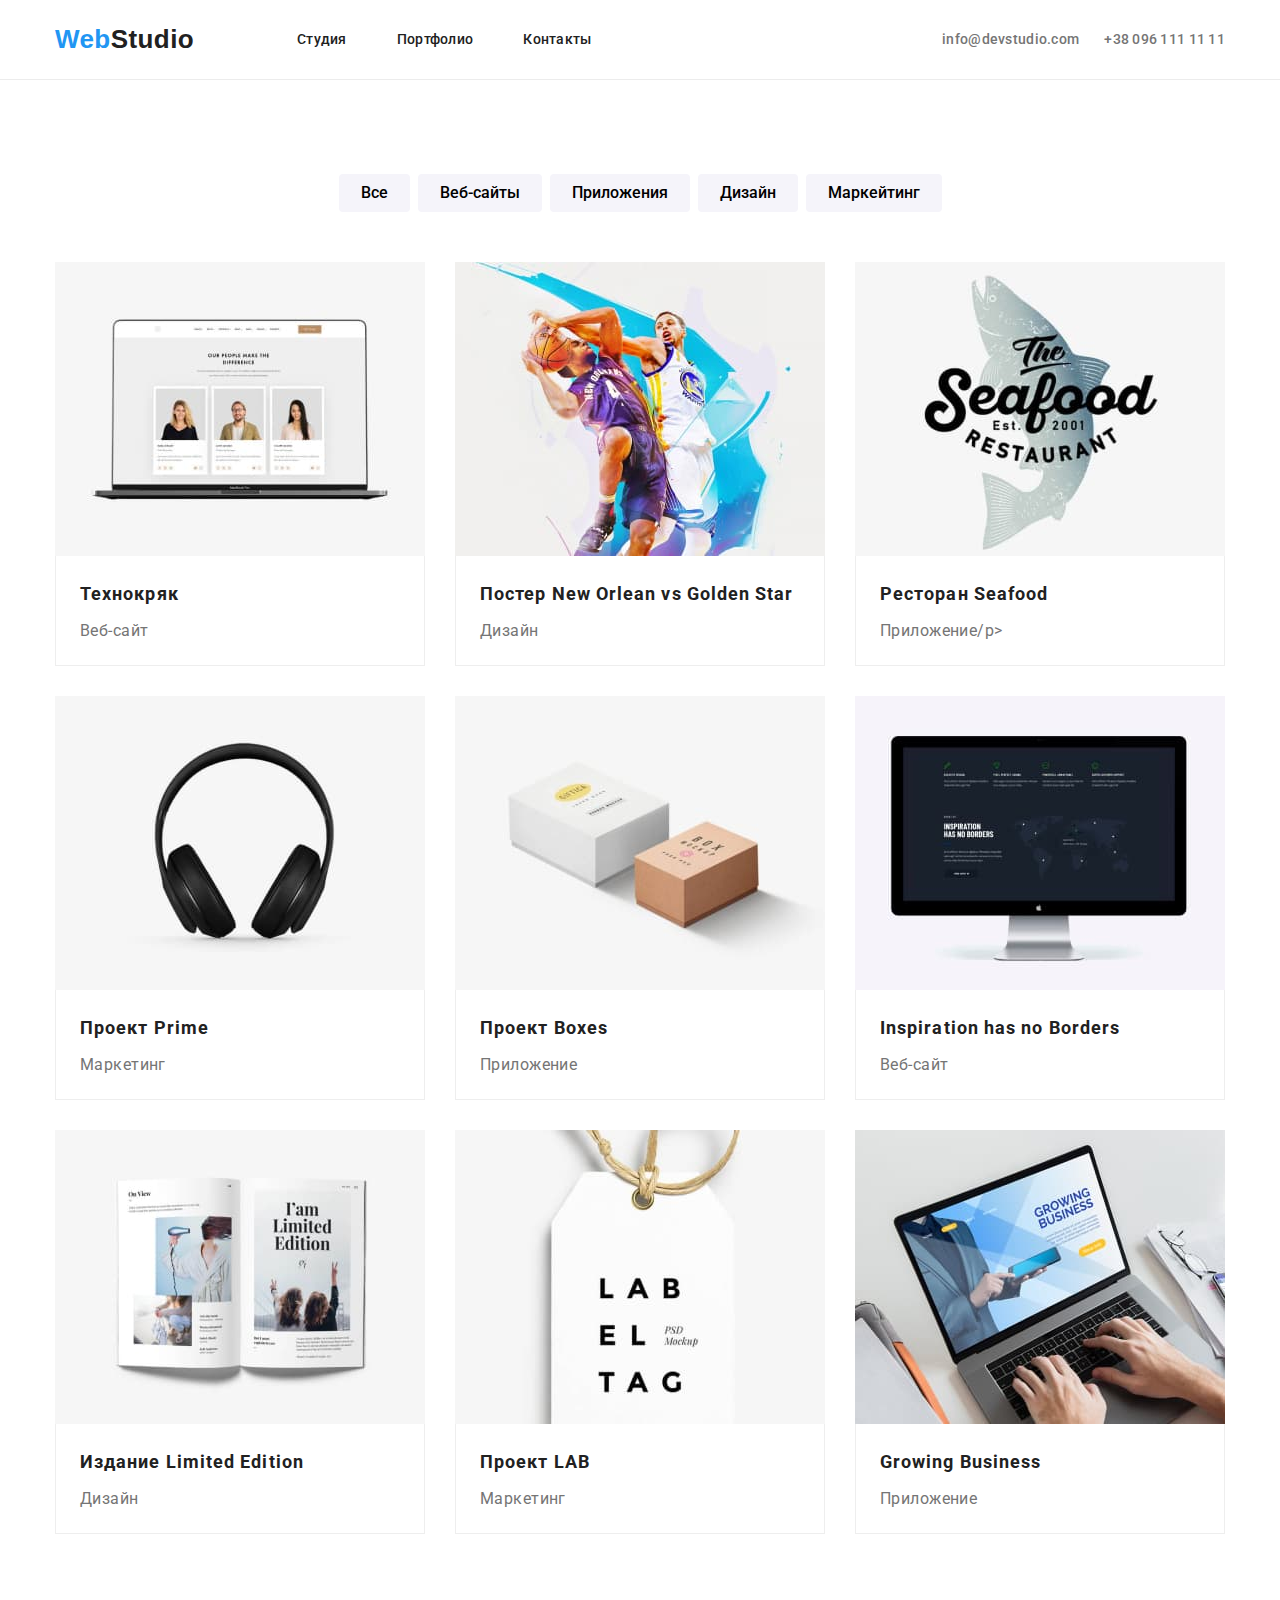
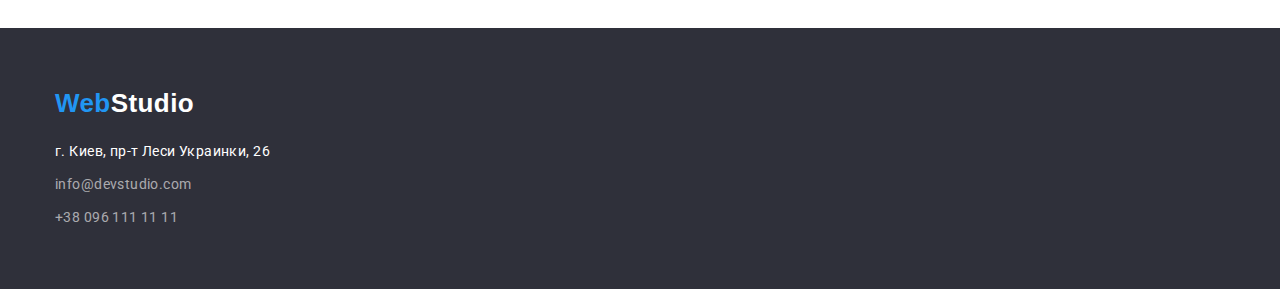
==== portfolio.html @ 4dfd44be "," ====
<!DOCTYPE html>
<html lang="ru">

    <head>
        <meta charset="UTF-8">
        <meta http-equiv="X-UA-Compatible" content="IE=edge">
        <meta name="viewport" content="width=device-width, initial-scale=1.0">
        <link rel="stylesheet" href="css/modern-normalize.css">
        <link rel="stylesheet" href="css/style.css">
        <link
            href="https://fonts.googleapis.com/css2?family=Montserrat:wght@700&family=Roboto:wght@400;500;700;900&display=swap"
            rel="stylesheet">
        <title lang="en">Web Studio</title>
    </head>
    <body class="body">
        <header class="header">
            <div class="container header-box">
                <nav class="nav">
                    <a class="link logo nav-a" href="index.html" lang="en">Web<span class="header-span">Studio</span></a>
                    <ul class="list nav-list">
                        <li class="nav-item">
                            <a class="link nav-link" href="index.html">Студия</a>
                        </li>
                        <li class="nav-item">
                            <a class="link nav-link" href="portfolio.html">Портфолио</a>
                        </li>
                        <li class="nav-item">
                            <a class="link nav-link" href="#">Контакты</a>
                        </li>
                    </ul>
                </nav>
                <ul class="list header-address">
                    <li class="header-address-item"><a class="link header-contact"
                            href="mailto:info@devstudio.com">info@devstudio.com</a></li>
                    <li class="header-address-item"><a class="link header-contact" href="tel:+380961111111">+38 096 111
                            11 11</a></li>
                </ul>
            </div>
        </header>
        <main class="portfolio">
            <div class="container">
                <h1 class="visually-hidden">Портфолио</h1>
                <ul class="list search-list">
                    <li class="search-item"><button class="search-btn" type="button">Все</button></li>
                    <li class="search-item"><button class="search-btn" type="button">Веб-сайты</button></li>
                    <li class="search-item"><button class="search-btn" type="button">Приложения</button></li>
                    <li class="search-item"><button class="search-btn" type="button">Дизайн</button></li>
                    <li class="search-item"><button class="search-btn" type="button">Маркейтинг</button></li>
                </ul>
            </div>
            <div class="container">
                <ul class="list product-list">
                    <li class="product-item">
                        <img class="product-img" width="370" 
                        src="images/portfolio_img.jpg" alt="ноутбук">
                        <div class="product-title-box">
                            <h2 class="product-title">Технокряк</h2>
                            <p class="product-post-title">Веб-сайт</p>
                        </div>
                    </li>
                    <li class="product-item">
                        <img class="product-img" width="370" 
                        src="images/portfolio_img2.jpg" alt="два баскетболиста">
                        <div class="product-title-box">
                            <h2 class="product-title">Постер New Orlean vs Golden Star</h2>
                            <p class="product-post-title">Дизайн</p>
                        </div>
                    </li>
                    <li class="product-item">
                        <img class="product-img" width="370" 
                        src="images/portfolio_img3.jpg" alt="эмблема в форме рыбы с названием ресторана">
                        <div class="product-title-box">
                            <h2 class="product-title">Ресторан Seafood</h2>
                            <p class="product-post-title">Приложение/p>
                        </div>
                    </li>
                    <li class="product-item">
                        <img class="product-img" width="370" 
                        src="images/portfolio_img4.jpg" alt="наушники">
                        <div class="product-title-box">
                            <h2 class="product-title">Проект Prime</h2>
                            <p class="product-post-title">Маркетинг</p>
                        </div>
                    </li>
                    <li class="product-item">
                        <img class="product-img" width="370" 
                        src="images/portfolio_img5.jpg" alt="два кубика">
                        <div class="product-title-box">
                            <h2 class="product-title">Проект Boxes</h2>
                            <p class="product-post-title">Приложение</p>
                        </div>
                    </li>
                    <li class="product-item">
                        <img class="product-img" width="370" 
                        src="images/portfolio_img6.jpg" alt="экран компьютера">
                        <div class="product-title-box">
                            <h2 class="product-title" lang="en">Inspiration has no Borders</h2>
                            <p class="product-post-title">Веб-сайт</p>
                        </div>
                    </li>
                    <li class="product-item">
                        <img class="product-img" width="370" 
                        src="images/portfolio_img7.jpg" alt="журнал">
                        <div class="product-title-box">
                            <h2 class="product-title">Издание Limited Edition</h2>
                            <p class="product-post-title">Дизайн</p>
                        </div>
                    </li>
                    <li class="product-item">
                        <img class="product-img" width="370" 
                        src="images/portfolio_img8.jpg" alt="вкладыш">
                        <div class="product-title-box">
                            <h2 class="product-title">Проект LAB</h2>
                            <p class="product-post-title">Маркетинг</p>
                        </div>
                    </li>
                    <li class="product-item">
                        <img class="product-img" width="370" 
                        src="images/portfolio_img9.jpg" alt="ноутбук">
                        <div class="product-title-box">
                            <h2 class="product-title" lang="en">Growing Business</h2>
                            <p class="product-post-title">Приложение</p>
                        </div>
                    </li>
                </ul>
            </div>
        </main>
        <footer class="footer">
            <div class="container footer-box">
                <a class="link logo logo" href="index.html" lang="en">Web<span class="footer-span">Studio</span></a>
                <address class="address">
                    <ul class="list address-list">
                        <li class="address-item"><a class="link address-link"
                                href="https://www.google.com/maps/place/%D0%B1%D1%83%D0%BB.+%D0%9B%D0%B5%D1%81%D0%B8+%D0%A3%D0%BA%D1%80%D0%B0%D0%B8%D0%BD%D0%BA%D0%B8,+26,+%D0%9A%D0%B8%D0%B5%D0%B2,+02000/@50.4265807,30.5361971,17z/data=!4m13!1m7!3m6!1s0x40d4cf0e033ecbe9:0x57a4dffefec77da0!2z0LHRg9C7LiDQm9C10YHQuCDQo9C60YDQsNC40L3QutC4LCAyNiwg0JrQuNC10LIsIDAyMDAw!3b1!8m2!3d50.4265807!4d30.5383858!3m4!1s0x40d4cf0e033ecbe9:0x57a4dffefec77da0!8m2!3d50.4265807!4d30.5383858"
                                target="_blank" rel="noreferrer noopener">г. Киев, пр-т Леси Украинки, 26</a></li>
                        <li class="address-item"><a class="link address-contact"
                                href="mailto:info@devstudio.com">info@devstudio.com</a></li>
                        <li class="address-item"><a class="link address-contact" href="tel:+380961111111">+38 096
                                111 11 11</a></li>
                    </ul>
                </address>
            </div>
        </footer>
    </body>
</html>
---- css/style.css ----
:root {
  --brand-color: #2196f3;
  --first-color: #ffffff;
  --second-color: #757575;
  --third-color: #212121;
}
body {
  font-family: 'Roboto', sans-serif;
  color: var(--third-color);
  font-size: 14px;
  font-weight: normal;
  letter-spacing: 0.03em;
}
p,
h1,
h2,
h3,
h4,
h5,
h6 {
  margin: 0;
}
ul {
  margin: 0;
  padding: 0;
}
img {
  display: block;
}
button {
  cursor: pointer;
}
.link {
  text-decoration: none;
}
.list {
  list-style: none;
}
.container {
  width: 1200px;
  padding-left: 15px;
  padding-right: 15px;
  margin: 0 auto;
}
.visually-hidden {
  position: absolute;
  white-space: nowrap;
  width: 1px;
  height: 1px;
  overflow: hidden;
  border: 0;
  padding: 0;
  clip: rect(0 0 0 0);
  clip-path: inset(50%);
  margin: -1px;
}
.logo {
  font-family: 'Raleway', sans-serif;
  font-style: normal;
  font-weight: bold;
  font-size: 26px;
  line-height: calc(31 / 26);
  color: var(--brand-color);
}
/*---------------HEADER--------------*/
.header {
  border-bottom: 1px solid #ececec;
}
.header-box {
  display: flex;
  justify-content: space-between;
}
.nav {
  display: flex;
  align-items: center;
}
.nav-a {
  padding: 24px 78px 24px 0;
}
.header-span {
  color: var(--third-color);
}
.nav-list {
  display: flex;
}
.nav-link {
  color: inherit;
  font-weight: 500;
  line-height: calc(16 / 14);
  letter-spacing: 0.02em;
  padding: 32px 25px;
}
.nav-link:focus,
.nav-link:hover {
  color: var(--brand-color);
}
.header-address {
  display: flex;
  align-items: center;
}
.header-contact {
  font-weight: 500;
  line-height: calc(16 / 14);
  letter-spacing: 0.02em;
  color: var(--second-color);
  padding: 32px 25px;
}
.header-contact:last-child {
  padding: 32px 0 32px 25px;
}
.header-contact:hover,
.header-contact:focus {
  color: var(--brand-color);
}

/*-------------address------------*/
.footer {
  background: #2f303a;
}
.footer-box {
  display: flex;
  flex-direction: column;
  padding-top: 60px;
  padding-bottom: 60px;
}
.footer-span {
  color: var(--first-color);
}
.address-item:not(:last-child) {
  margin-bottom: 9px;
}
.address-item:first-child {
  margin-top: 20px;
}
.address-link {
  font-family: inherit;
  font-style: normal;
  line-height: calc(24 / 14);
  color: var(--first-color);
}
.address-contact {
  font-family: Roboto;
  font-style: normal;
  line-height: calc(24 / 14);
  color: rgba(255, 255, 255, 0.6);
}
/*---------------INDEX.HTML-----*/

/*---------------Hero-----*/
.hero {
  background: #2f303a;
}
.hero-box {
  display: flex;
  flex-direction: column;
  justify-content: center;
  align-items: center;
  padding-top: 200px;
  padding-bottom: 200px;
}
.hero-title {
  font-weight: 900;
  font-size: 44px;
  line-height: calc(60 / 44);
  text-align: center;
  letter-spacing: 0.06em;
  text-transform: uppercase;
  color: var(--first-color);
  width: 700px;
  height: 120px;
  margin-bottom: 30px;
}
.hero-btn {
  background: var(--brand-color);
  box-shadow: 0px 4px 4px rgba(0, 0, 0, 0.15);
  border-radius: 4px;
  font-weight: bold;
  font-size: 16px;
  line-height: calc(30 / 16);
  letter-spacing: 0.06em;
  color: var(--first-color);
  width: 200px;
  height: 50px;
  border: none;
}
.hero-btn:hover,
.hero-btn:focus {
  background: #188ce8;
}

/*---------------benefits-----*/
.benefits-list {
  display: flex;
  flex-wrap: wrap;
  padding-top: 94px;
  margin-left: -30px;
  padding-bottom: 94px;
}
.benefits-item {
  margin-left: 30px;
  flex-basis: calc(100% / 4 - 30px);
}
.benefits-title {
  font-size: 14px;
  line-height: calc(16 / 14);
  text-transform: uppercase;
  margin-bottom: 10px;
}
.benefits-text {
  line-height: calc(24 / 14);
}

/*---------------about-----*/
.about-title {
  font-size: 36px;
  line-height: calc(42 / 36);
  text-align: center;
}
.about-list {
  display: flex;
  flex-wrap: wrap;
  margin-left: -30px;
}
.about-item {
  margin-left: 30px;
  flex-basis: calc(100% / 3 - 30px);
  margin-top: 50px;
  margin-bottom: 94px;
}
/*---------------team-----*/
.team {
  background: #f5f4fa;
}
.team-box {
  padding: 94px 15px;
}
.team-title {
  font-size: 36px;
  line-height: calc(42 / 36);
  text-align: center;
}
.team-list {
  display: flex;
  flex-wrap: wrap;
  margin-left: -30px;
}
.team-item {
  background: var(--first-color);
  box-shadow: 0px 1px 3px rgba(0, 0, 0, 0.12), 0px 1px 1px rgba(0, 0, 0, 0.14),
    0px 2px 1px rgba(0, 0, 0, 0.2);
  border-radius: 0px 0px 4px 4px;
  flex-basis: calc(100% / 4 - 30px);
  margin-top: 50px;
  margin-left: 30px;
}
.team-text {
  padding: 25px;
}
.team-list-title {
  font-weight: 500;
  font-size: 16px;
  line-height: calc(19 / 16);
  text-align: center;
  padding: 5px;
}
.team-list-text {
  font-size: 16px;
  line-height: calc(19 / 16);
  text-align: center;
  color: var(--second-color);
  padding: 5px;
}

/*---------------PORTFOLIO.HTML-----*/

/*---------------Hero-----*/
.search-list {
  display: flex;
  padding: 94px 0 50px 0;
  justify-content: center;
}
.search-item:not(:last-child) {
  margin-right: 8px;
}
.search-btn {
  background: #f5f4fa;
  border-radius: 4px;
  font-weight: 500;
  font-size: 16px;
  line-height: calc(26 / 16);
  text-align: center;
  border: none;
  padding: 6px 22px;
}
.search-btn:hover,
.search-btn:focus {
  background: var(--brand-color);
  box-shadow: 0px 3px 1px rgba(0, 0, 0, 0.1), 0px 1px 2px rgba(0, 0, 0, 0.08),
    0px 2px 2px rgba(0, 0, 0, 0.12);
  color: var(--first-color);
}
.product-list {
  display: flex;
  flex-wrap: wrap;
  margin-left: -30px;
  margin-top: -30px;
  padding-bottom: 94px;
}
.product-item {
  flex-basis: calc(100% / 3 - 30px);
  margin-top: 30px;
  margin-left: 30px;
}
.product-title-box {
  border-bottom: 1px solid #eeeeee;
  border-right: 1px solid #eeeeee;
  border-left: 1px solid #eeeeee;
  box-sizing: content-box;
  padding: 20px 24px 19px 24px;
}
.product-title {
  font-size: 18px;
  line-height: calc(36 / 18);
  letter-spacing: 0.06em;
  margin-bottom: 4px;
}
.product-post-title {
  font-size: 16px;
  line-height: calc(30 / 16);
  color: var(--second-color);
}
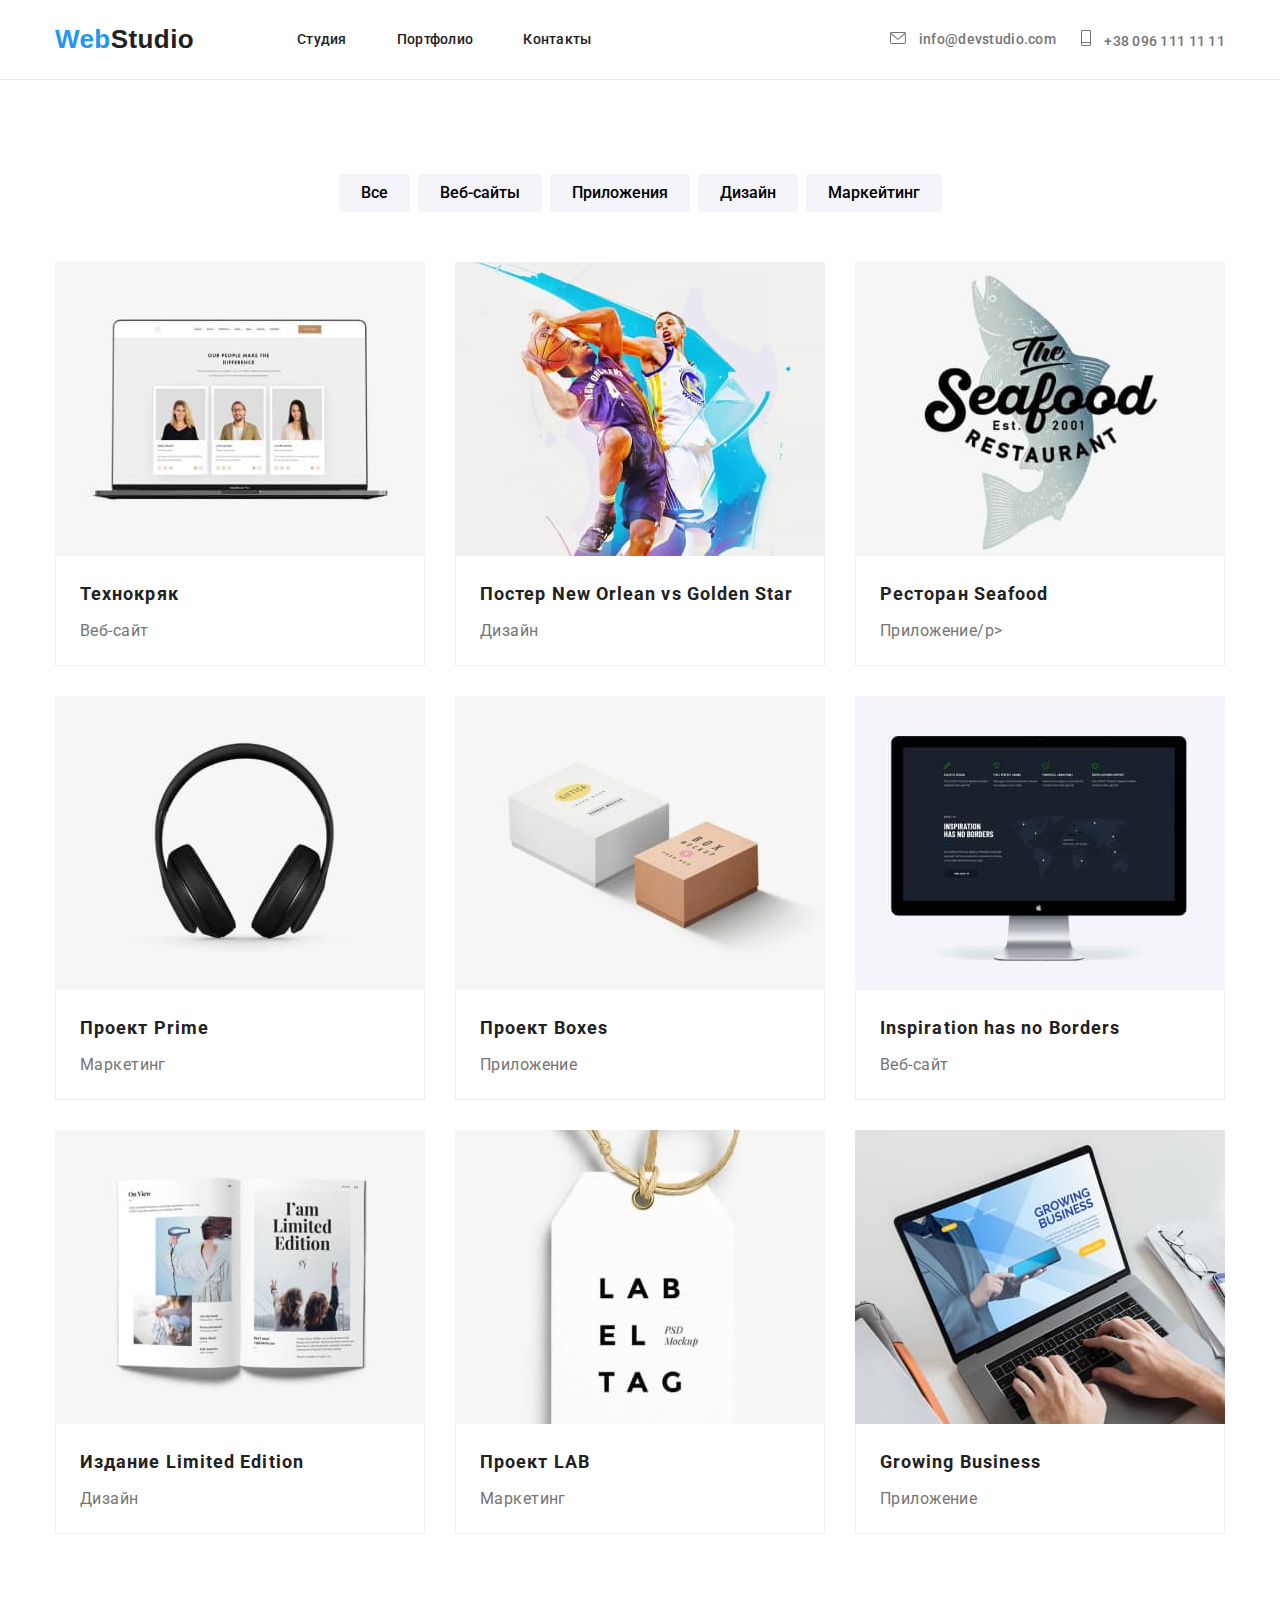
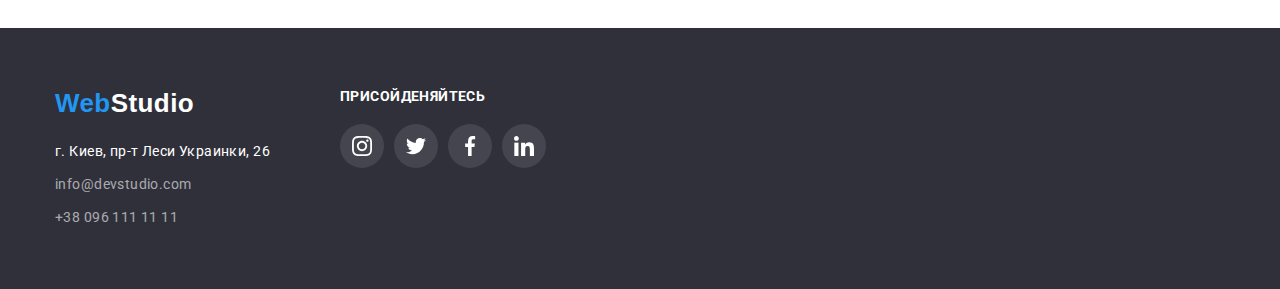
==== commit 5fa89c54: "Ферст трай" ====
--- a/portfolio.html
+++ b/portfolio.html
@@ -30,10 +30,20 @@
                     </ul>
                 </nav>
                 <ul class="list header-address">
-                    <li class="header-address-item"><a class="link header-contact"
-                            href="mailto:info@devstudio.com">info@devstudio.com</a></li>
-                    <li class="header-address-item"><a class="link header-contact" href="tel:+380961111111">+38 096 111
-                            11 11</a></li>
+                    <li class="header-address-item">
+                        <a class="link header-contact " href="mailto:info@devstudio.com">
+                            <svg svg class="icon-mail" width="16" height="12">
+                                <use href="images/icons.svg#icon-mail"></use>
+                            </svg>
+                            info@devstudio.com</a>
+                    </li>
+                    <li class="header-address-item">
+                        <a class="link header-contact" href="tel:+380961111111">
+                            <svg svg class="icon-tel" width="10" height="16">
+                                <use href="images/icons.svg#icon-tel"></use>
+                            </svg>
+                            +38 096 111 11 11</a>
+                    </li>
                 </ul>
             </div>
         </header>
@@ -51,94 +61,165 @@
             <div class="container">
                 <ul class="list product-list">
                     <li class="product-item">
-                        <img class="product-img" width="370" 
-                        src="images/portfolio_img.jpg" alt="ноутбук">
-                        <div class="product-title-box">
-                            <h2 class="product-title">Технокряк</h2>
-                            <p class="product-post-title">Веб-сайт</p>
-                        </div>
-                    </li>
-                    <li class="product-item">
-                        <img class="product-img" width="370" 
-                        src="images/portfolio_img2.jpg" alt="два баскетболиста">
-                        <div class="product-title-box">
-                            <h2 class="product-title">Постер New Orlean vs Golden Star</h2>
-                            <p class="product-post-title">Дизайн</p>
-                        </div>
-                    </li>
-                    <li class="product-item">
-                        <img class="product-img" width="370" 
-                        src="images/portfolio_img3.jpg" alt="эмблема в форме рыбы с названием ресторана">
-                        <div class="product-title-box">
-                            <h2 class="product-title">Ресторан Seafood</h2>
-                            <p class="product-post-title">Приложение/p>
-                        </div>
-                    </li>
-                    <li class="product-item">
-                        <img class="product-img" width="370" 
-                        src="images/portfolio_img4.jpg" alt="наушники">
-                        <div class="product-title-box">
-                            <h2 class="product-title">Проект Prime</h2>
-                            <p class="product-post-title">Маркетинг</p>
-                        </div>
-                    </li>
-                    <li class="product-item">
-                        <img class="product-img" width="370" 
-                        src="images/portfolio_img5.jpg" alt="два кубика">
-                        <div class="product-title-box">
-                            <h2 class="product-title">Проект Boxes</h2>
-                            <p class="product-post-title">Приложение</p>
-                        </div>
-                    </li>
-                    <li class="product-item">
-                        <img class="product-img" width="370" 
-                        src="images/portfolio_img6.jpg" alt="экран компьютера">
-                        <div class="product-title-box">
-                            <h2 class="product-title" lang="en">Inspiration has no Borders</h2>
-                            <p class="product-post-title">Веб-сайт</p>
-                        </div>
-                    </li>
-                    <li class="product-item">
-                        <img class="product-img" width="370" 
-                        src="images/portfolio_img7.jpg" alt="журнал">
-                        <div class="product-title-box">
-                            <h2 class="product-title">Издание Limited Edition</h2>
-                            <p class="product-post-title">Дизайн</p>
-                        </div>
-                    </li>
-                    <li class="product-item">
-                        <img class="product-img" width="370" 
-                        src="images/portfolio_img8.jpg" alt="вкладыш">
-                        <div class="product-title-box">
-                            <h2 class="product-title">Проект LAB</h2>
-                            <p class="product-post-title">Маркетинг</p>
-                        </div>
-                    </li>
-                    <li class="product-item">
-                        <img class="product-img" width="370" 
-                        src="images/portfolio_img9.jpg" alt="ноутбук">
-                        <div class="product-title-box">
-                            <h2 class="product-title" lang="en">Growing Business</h2>
-                            <p class="product-post-title">Приложение</p>
-                        </div>
+                        <a class="product-link link" href="" target="_blank" rel="noreferrer noopener">
+                            <div class="product-box-shadow">
+                                <img class="product-img" width="370" src="images/portfolio_img.jpg" alt="ноутбук">
+                                <div class="product-title-box">
+                                    <h2 class="product-title">Технокряк</h2>
+                                    <p class="product-post-title">Веб-сайт</p>
+                                </div>
+                            </div>
+                        </a>    
+                    </li>
+                    <li class="product-item">
+                        <a class="product-link link" href="" target="_blank" rel="noreferrer noopener">
+                            <div class="product-box-shadow">
+                                <img class="product-img" width="370" src="images/portfolio_img2.jpg" alt="два баскетболиста">
+                                <div class="product-title-box">
+                                    <h2 class="product-title">Постер New Orlean vs Golden Star</h2>
+                                    <p class="product-post-title">Дизайн</p>
+                                </div>
+                            </div>
+                        </a>
+                    </li>
+                    <li class="product-item">
+                        <a class="product-link link" href="" target="_blank" rel="noreferrer noopener">
+                            <div class="product-box-shadow">
+                                <img class="product-img" width="370" src="images/portfolio_img3.jpg" alt="эмблема в форме рыбы с названием ресторана">
+                                <div class="product-title-box">
+                                    <h2 class="product-title">Ресторан Seafood</h2>
+                                    <p class="product-post-title">Приложение/p>
+                                </div>
+                            </div>
+                        </a>
+                    </li>
+                    <li class="product-item">
+                        <a class="product-link link" href="" target="_blank" rel="noreferrer noopener">
+                            <div class="product-box-shadow">
+                                <img class="product-img" width="370" src="images/portfolio_img4.jpg" alt="наушники">
+                                <div class="product-title-box">
+                                    <h2 class="product-title">Проект Prime</h2>
+                                    <p class="product-post-title">Маркетинг</p>
+                                </div>
+                            </div>
+                        </a>
+                    </li>
+                    <li class="product-item">
+                        <a class="product-link link" href="" target="_blank" rel="noreferrer noopener">
+                            <div class="product-box-shadow">
+                                <img class="product-img" width="370" src="images/portfolio_img5.jpg" alt="два кубика">
+                                <div class="product-title-box">
+                                    <h2 class="product-title">Проект Boxes</h2>
+                                    <p class="product-post-title">Приложение</p>
+                                </div>
+                            </div>
+                        </a>
+                    </li>
+                    <li class="product-item">
+                        <a class="product-link link" href="" target="_blank" rel="noreferrer noopener">
+                            <div class="product-box-shadow">
+                                <img class="product-img" width="370" src="images/portfolio_img6.jpg" alt="экран компьютера">
+                                <div class="product-title-box">
+                                    <h2 class="product-title" lang="en">Inspiration has no Borders</h2>
+                                    <p class="product-post-title">Веб-сайт</p>
+                                </div>
+                            </div>
+                        </a>
+                    </li>
+                    <li class="product-item">
+                        <a class="product-link link" href="" target="_blank" rel="noreferrer noopener">
+                            <div class="product-box-shadow">
+                                <img class="product-img" width="370" src="images/portfolio_img7.jpg" alt="журнал">
+                                <div class="product-title-box">
+                                    <h2 class="product-title">Издание Limited Edition</h2>
+                                    <p class="product-post-title">Дизайн</p>
+                                </div>
+                            </div> 
+                        </a>
+                    </li>
+                    <li class="product-item">
+                        <a class="product-link link" href="" target="_blank" rel="noreferrer noopener">
+                            <div class="product-box-shadow">
+                                <img class="product-img" width="370" src="images/portfolio_img8.jpg" alt="вкладыш">
+                                <div class="product-title-box">
+                                    <h2 class="product-title">Проект LAB</h2>
+                                    <p class="product-post-title">Маркетинг</p>
+                                </div>
+                            </div>
+                        </a>
+                    </li>
+                    <li class="product-item">
+                        <a class="product-link link" href="" target="_blank" rel="noreferrer noopener">
+                            <div class="product-box-shadow">
+                                <img class="product-img" width="370" src="images/portfolio_img9.jpg" alt="ноутбук">
+                                <div class="product-title-box">
+                                    <h2 class="product-title" lang="en">Growing Business</h2>
+                                    <p class="product-post-title">Приложение</p>
+                                </div>
+                            </div> 
+                        </a>
                     </li>
                 </ul>
             </div>
         </main>
         <footer class="footer">
             <div class="container footer-box">
-                <a class="link logo logo" href="index.html" lang="en">Web<span class="footer-span">Studio</span></a>
-                <address class="address">
-                    <ul class="list address-list">
-                        <li class="address-item"><a class="link address-link"
-                                href="https://www.google.com/maps/place/%D0%B1%D1%83%D0%BB.+%D0%9B%D0%B5%D1%81%D0%B8+%D0%A3%D0%BA%D1%80%D0%B0%D0%B8%D0%BD%D0%BA%D0%B8,+26,+%D0%9A%D0%B8%D0%B5%D0%B2,+02000/@50.4265807,30.5361971,17z/data=!4m13!1m7!3m6!1s0x40d4cf0e033ecbe9:0x57a4dffefec77da0!2z0LHRg9C7LiDQm9C10YHQuCDQo9C60YDQsNC40L3QutC4LCAyNiwg0JrQuNC10LIsIDAyMDAw!3b1!8m2!3d50.4265807!4d30.5383858!3m4!1s0x40d4cf0e033ecbe9:0x57a4dffefec77da0!8m2!3d50.4265807!4d30.5383858"
-                                target="_blank" rel="noreferrer noopener">г. Киев, пр-т Леси Украинки, 26</a></li>
-                        <li class="address-item"><a class="link address-contact"
-                                href="mailto:info@devstudio.com">info@devstudio.com</a></li>
-                        <li class="address-item"><a class="link address-contact" href="tel:+380961111111">+38 096
-                                111 11 11</a></li>
+                <div class="social-box">
+                    <h2 class="social-title">Присойденяйтесь</h2>
+                    <ul class="social-list list">
+                        <li class="social-item">
+                            <a href="" class="social-link" target="_blank" rel="noreferrer noopener">
+                                <div class="social-icon-box">
+                                    <svg class="social-icon">
+                                        <use href="images/icons.svg#icon-instagram-2-1"></use>
+                                    </svg>
+                                </div>
+                            </a>
+                        </li>
+                        <li class="social-item">
+                            <a href="" class="social-link" target="_blank" rel="noreferrer noopener">
+                                <div class="social-icon-box">
+                                    <svg class="social-icon">
+                                        <use href="images/icons.svg#icon-twitter-1"></use>
+                                    </svg>
+                                </div>
+                            </a>
+                        </li>
+                        <li class="social-item">
+                            <a href="" class="social-link" target="_blank" rel="noreferrer noopener">
+                                <div class="social-icon-box">
+                                    <svg class="social-icon">
+                                        <use href="images/icons.svg#icon-facebook-1"></use>
+                                    </svg>
+                                </div>
+                            </a>
+                        </li>
+                        <li class="social-item">
+                            <a href="" class="social-link" target="_blank" rel="noreferrer noopener">
+                                <div class="social-icon-box">
+                                    <svg class="social-icon">
+                                        <use href="images/icons.svg#icon-linkedin-1"></use>
+                                    </svg>
+                                </div>
+                            </a>
+                        </li>
                     </ul>
-                </address>
+                </div>
+                <div class="address-box">
+                    <a class="link logo footer-a" href="index.html" lang="en">Web<span class="footer-span">Studio</span></a>
+                    <address class="address">
+                        <ul class="list address-list">
+                            <li class="address-item"><a class="link address-link"
+                                    href="https://www.google.com/maps/place/%D0%B1%D1%83%D0%BB.+%D0%9B%D0%B5%D1%81%D0%B8+%D0%A3%D0%BA%D1%80%D0%B0%D0%B8%D0%BD%D0%BA%D0%B8,+26,+%D0%9A%D0%B8%D0%B5%D0%B2,+02000/@50.4265807,30.5361971,17z/data=!4m13!1m7!3m6!1s0x40d4cf0e033ecbe9:0x57a4dffefec77da0!2z0LHRg9C7LiDQm9C10YHQuCDQo9C60YDQsNC40L3QutC4LCAyNiwg0JrQuNC10LIsIDAyMDAw!3b1!8m2!3d50.4265807!4d30.5383858!3m4!1s0x40d4cf0e033ecbe9:0x57a4dffefec77da0!8m2!3d50.4265807!4d30.5383858"
+                                    target="_blank" rel="noreferrer noopener">г. Киев, пр-т Леси Украинки, 26</a></li>
+                            <li class="address-item"><a class="link address-contact"
+                                    href="mailto:info@devstudio.com">info@devstudio.com</a>
+                            </li>
+                            <li class="address-item"><a class="link address-contact" href="tel:+380961111111">+38 096 111 11
+                                    11</a></li>
+                        </ul>
+                    </address>
+                </div>
             </div>
         </footer>
     </body>
--- a/css/style.css
+++ b/css/style.css
@@ -3,6 +3,7 @@
   --first-color: #ffffff;
   --second-color: #757575;
   --third-color: #212121;
+  --icon-color: #afb1b8;
 }
 body {
   font-family: 'Roboto', sans-serif;
@@ -62,6 +63,11 @@
   line-height: calc(31 / 26);
   color: var(--brand-color);
 }
+.title {
+  font-size: 36px;
+  line-height: calc(42 / 36);
+  text-align: center;
+}
 /*---------------HEADER--------------*/
 .header {
   border-bottom: 1px solid #ececec;
@@ -112,6 +118,11 @@
 .header-contact:focus {
   color: var(--brand-color);
 }
+.icon-tel,
+.icon-mail {
+  fill: currentColor;
+  margin-right: 10px;
+}
 
 /*-------------address------------*/
 .footer {
@@ -119,9 +130,15 @@
 }
 .footer-box {
   display: flex;
-  flex-direction: column;
   padding-top: 60px;
   padding-bottom: 60px;
+  flex-direction: row-reverse;
+  justify-content: flex-end;
+}
+.address-box {
+  display: flex;
+  flex-direction: column;
+  margin-right: 70px;
 }
 .footer-span {
   color: var(--first-color);
@@ -144,11 +161,51 @@
   line-height: calc(24 / 14);
   color: rgba(255, 255, 255, 0.6);
 }
+.social-title {
+  font-size: 14px;
+  line-height: calc(16 / 14);
+  text-transform: uppercase;
+  color: var(--first-color);
+  margin-bottom: 20px;
+}
+.social-list {
+  display: flex;
+}
+.social-item:not(:last-child) {
+  margin-right: 10px;
+}
+.social-link {
+  background-color: rgba(255, 255, 255, 0.1);
+}
+.social-link:hover,
+.social-link:focus {
+  background-color: var(--brand-color);
+}
+.social-icon-box {
+  height: 44px;
+  width: 44px;
+  border-radius: 50%;
+  background-color: inherit;
+  display: flex;
+  justify-content: center;
+  align-items: center;
+}
+.social-icon {
+  height: 20px;
+  width: 20px;
+  fill: var(--first-color);
+}
 /*---------------INDEX.HTML-----*/
 
 /*---------------Hero-----*/
 .hero {
-  background: #2f303a;
+  background-color: #e5e5e5;
+  background-image: linear-gradient(rgba(47, 48, 58, 0.4), rgba(47, 48, 58, 0.4)),
+    url('../images/hero-bg.jpg');
+  background-repeat: no-repeat;
+  background-position: center;
+  background-size: cover;
+  max-width: 1600px;
 }
 .hero-box {
   display: flex;
@@ -196,6 +253,20 @@
   margin-left: -30px;
   padding-bottom: 94px;
 }
+.benefits-box {
+  height: 120px;
+  background-color: #f5f4fa;
+  border-radius: 4px;
+  flex-basis: calc(100% / 4 - 30px);
+  display: flex;
+  justify-content: center;
+  align-items: center;
+  margin-bottom: 30px;
+}
+.benefits-icon {
+  width: 70px;
+  height: 70px;
+}
 .benefits-item {
   margin-left: 30px;
   flex-basis: calc(100% / 4 - 30px);
@@ -211,11 +282,6 @@
 }
 
 /*---------------about-----*/
-.about-title {
-  font-size: 36px;
-  line-height: calc(42 / 36);
-  text-align: center;
-}
 .about-list {
   display: flex;
   flex-wrap: wrap;
@@ -233,11 +299,6 @@
 }
 .team-box {
   padding: 94px 15px;
-}
-.team-title {
-  font-size: 36px;
-  line-height: calc(42 / 36);
-  text-align: center;
 }
 .team-list {
   display: flex;
@@ -254,23 +315,91 @@
   margin-left: 30px;
 }
 .team-text {
-  padding: 25px;
+  margin-top: 30px;
+  margin-bottom: 16px;
 }
 .team-list-title {
   font-weight: 500;
   font-size: 16px;
   line-height: calc(19 / 16);
   text-align: center;
-  padding: 5px;
+  margin-bottom: 10px;
 }
 .team-list-text {
   font-size: 16px;
   line-height: calc(19 / 16);
   text-align: center;
   color: var(--second-color);
-  padding: 5px;
-}
-
+}
+.team-contact-list {
+  display: flex;
+  justify-content: center;
+  align-items: center;
+  margin-bottom: 30px;
+}
+.team-contact-link {
+  background: var(--first-color);
+  color: var(--icon-color);
+}
+.team-contact-link:hover,
+.team-contact-link:focus {
+  color: var(--first-color);
+  background-color: var(--brand-color);
+}
+.team-contact-item:not(:last-child) {
+  margin-right: 10px;
+}
+.team-contact-box {
+  height: 44px;
+  width: 44px;
+  border-radius: 50%;
+  background-color: inherit;
+  color: inherit;
+  display: flex;
+  justify-content: center;
+  align-items: center;
+}
+.team-contact-icon {
+  height: 20px;
+  width: 20px;
+  fill: currentColor;
+}
+/*--------------Clients-----------*/
+.clients-box {
+  padding: 94px 15px;
+}
+.clients-list {
+  display: flex;
+  justify-content: center;
+  align-items: center;
+  flex-wrap: wrap;
+  margin-top: 50px;
+}
+.clients-item:not(:last-child) {
+  margin-right: 30px;
+}
+.clients-link {
+  color: var(--icon-color);
+}
+.clients-link:focus,
+.clients-link:hover {
+  color: var(--brand-color);
+}
+.clients-list-box {
+  height: 92px;
+  width: 170px;
+  border: 1px solid currentColor;
+  box-sizing: border-box;
+  border-radius: 4px;
+  display: flex;
+  justify-content: center;
+  align-items: center;
+}
+.clients-icon {
+  height: 160px;
+  width: 160px;
+  fill: currentColor;
+}
 /*---------------PORTFOLIO.HTML-----*/
 
 /*---------------Hero-----*/
@@ -311,6 +440,14 @@
   margin-top: 30px;
   margin-left: 30px;
 }
+.product-link:hover,
+.product-link:focus {
+  box-shadow: 0px 1px 1px rgba(0, 0, 0, 0.12), 0px 4px 4px rgba(0, 0, 0, 0.06),
+    1px 4px 6px rgba(0, 0, 0, 0.16);
+}
+.product-box-shadow {
+  box-shadow: inherit;
+}
 .product-title-box {
   border-bottom: 1px solid #eeeeee;
   border-right: 1px solid #eeeeee;
@@ -323,6 +460,7 @@
   line-height: calc(36 / 18);
   letter-spacing: 0.06em;
   margin-bottom: 4px;
+  color: var(--third-color);
 }
 .product-post-title {
   font-size: 16px;
